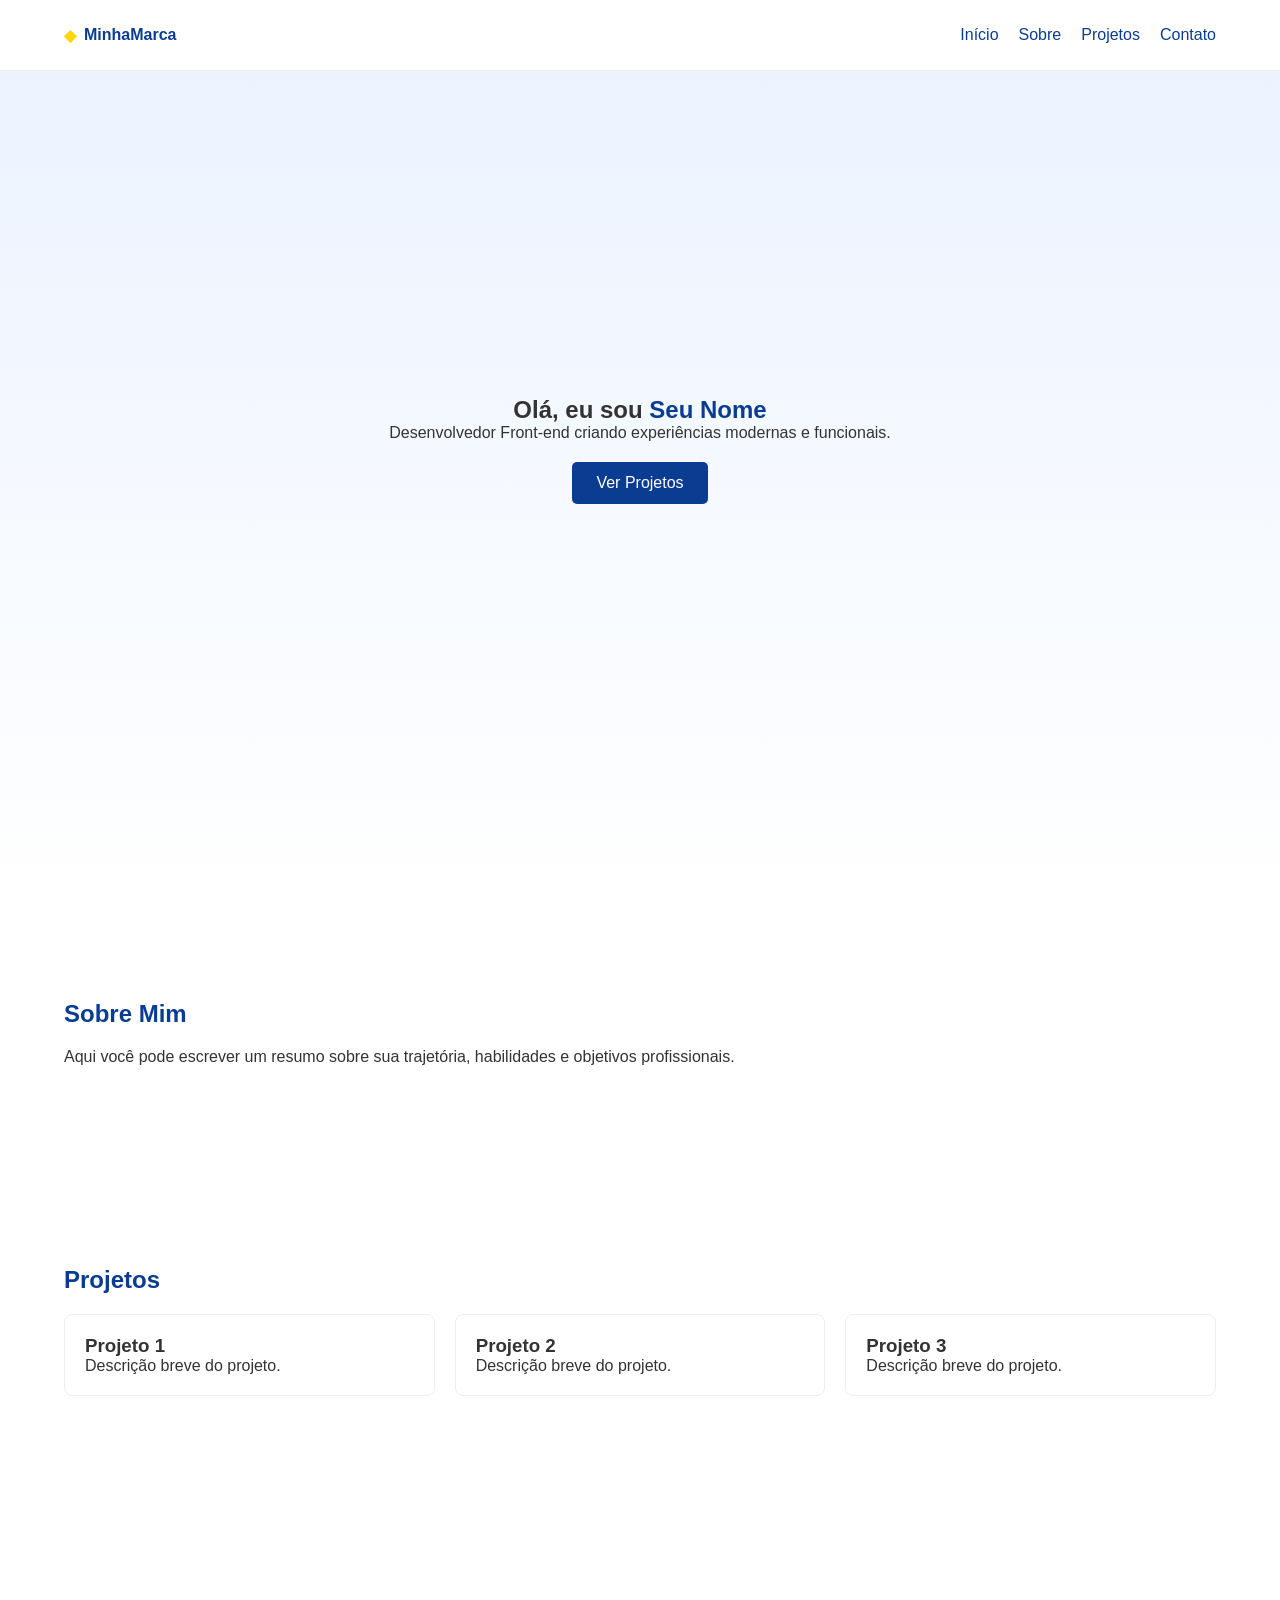
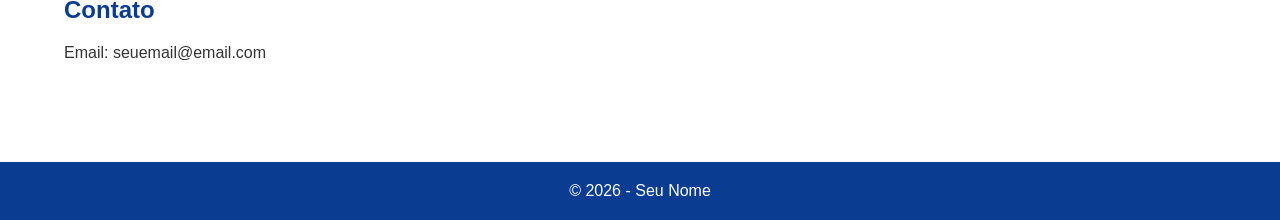
==== index.html @ 9e3cbbd9 "Rename style.html to index.html" ====
<!DOCTYPE html>
<html lang="pt-BR">
<head>
    <meta charset="UTF-8">
    <meta name="viewport" content="width=device-width, initial-scale=1.0">
    <title>Meu Portfólio</title>
    <link rel="stylesheet" href="styles.css">
</head>
<body>

<header class="header">
    <div class="container header-container">
        <div class="logo">
            <span class="logo-icon">◆</span>
            <span class="logo-text">MinhaMarca</span>
        </div>

        <nav class="nav" id="nav">
            <ul>
                <li><a href="#home">Início</a></li>
                <li><a href="#sobre">Sobre</a></li>
                <li><a href="#projetos">Projetos</a></li>
                <li><a href="#contato">Contato</a></li>
            </ul>
        </nav>

        <div class="menu-toggle" id="menu-toggle">
            ☰
        </div>
    </div>
</header>

<main>

<section id="home" class="hero">
    <div class="container">
        <h1 class="reveal">Olá, eu sou <span>Seu Nome</span></h1>
        <p class="reveal">Desenvolvedor Front-end criando experiências modernas e funcionais.</p>
        <a href="#projetos" class="btn reveal">Ver Projetos</a>
    </div>
</section>

<section id="sobre" class="sobre">
    <div class="container">
        <h2 class="reveal">Sobre Mim</h2>
        <p class="reveal">
            Aqui você pode escrever um resumo sobre sua trajetória, habilidades e objetivos profissionais.
        </p>
    </div>
</section>

<section id="projetos" class="projetos">
    <div class="container">
        <h2 class="reveal">Projetos</h2>

        <div class="grid">
            <div class="card reveal">
                <h3>Projeto 1</h3>
                <p>Descrição breve do projeto.</p>
            </div>

            <div class="card reveal">
                <h3>Projeto 2</h3>
                <p>Descrição breve do projeto.</p>
            </div>

            <div class="card reveal">
                <h3>Projeto 3</h3>
                <p>Descrição breve do projeto.</p>
            </div>
        </div>
    </div>
</section>

<section id="contato" class="contato">
    <div class="container">
        <h2 class="reveal">Contato</h2>
        <p class="reveal">Email: seuemail@email.com</p>
    </div>
</section>

</main>

<footer class="footer">
    <p>© 2026 - Seu Nome</p>
</footer>

<script src="script.js"></script>
</body>
</html>
---- styles.css ----
/* Reset */
* {
    margin: 0;
    padding: 0;
    box-sizing: border-box;
}

body {
    font-family: Arial, sans-serif;
    background: #ffffff;
    color: #333;
}

/* Container */
.container {
    width: 90%;
    max-width: 1200px;
    margin: auto;
}

/* Header */
.header {
    background: #ffffff;
    border-bottom: 1px solid #eee;
    position: fixed;
    width: 100%;
    top: 0;
    z-index: 1000;
}

.header-container {
    display: flex;
    justify-content: space-between;
    align-items: center;
    height: 70px;
}

.logo {
    display: flex;
    align-items: center;
    font-weight: bold;
}

.logo-icon {
    color: gold;
    margin-right: 8px;
}

.logo-text {
    color: #0a3d91;
}

/* Nav */
.nav ul {
    display: flex;
    list-style: none;
}

.nav ul li {
    margin-left: 20px;
}

.nav ul li a {
    text-decoration: none;
    color: #0a3d91;
    transition: 0.3s;
}

.nav ul li a:hover {
    color: gold;
}

/* Mobile menu */
.menu-toggle {
    display: none;
    font-size: 24px;
    cursor: pointer;
}

/* Hero */
.hero {
    height: 100vh;
    display: flex;
    align-items: center;
    text-align: center;
    background: linear-gradient(to bottom, #eaf2ff, #ffffff);
}

.hero h1 span {
    color: #0a3d91;
}

.btn {
    display: inline-block;
    margin-top: 20px;
    padding: 12px 24px;
    background: #0a3d91;
    color: white;
    text-decoration: none;
    border-radius: 5px;
    transition: 0.3s;
}

.btn:hover {
    background: gold;
    color: #000;
}

/* Sections */
section {
    padding: 100px 0;
}

h2 {
    margin-bottom: 20px;
    color: #0a3d91;
}

/* Projetos */
.grid {
    display: grid;
    grid-template-columns: 1fr;
    gap: 20px;
}

.card {
    padding: 20px;
    border: 1px solid #eee;
    border-radius: 8px;
    transition: 0.3s;
}

.card:hover {
    border-color: gold;
    transform: translateY(-5px);
}

/* Footer */
.footer {
    text-align: center;
    padding: 20px;
    background: #0a3d91;
    color: white;
}

/* Reveal animation */
.reveal {
    opacity: 0;
    transform: translateY(20px);
    transition: 0.6s;
}

.reveal.active {
    opacity: 1;
    transform: translateY(0);
}

/* Responsivo */
@media (min-width: 768px) {
    .grid {
        grid-template-columns: repeat(3, 1fr);
    }
}

@media (max-width: 768px) {
    .nav {
        position: absolute;
        top: 70px;
        right: 0;
        background: white;
        width: 200px;
        display: none;
        flex-direction: column;
    }

    .nav.active {
        display: flex;
    }

    .nav ul {
        flex-direction: column;
    }

    .nav ul li {
        margin: 15px 0;
        text-align: center;
    }

    .menu-toggle {
        display: block;
    }
}
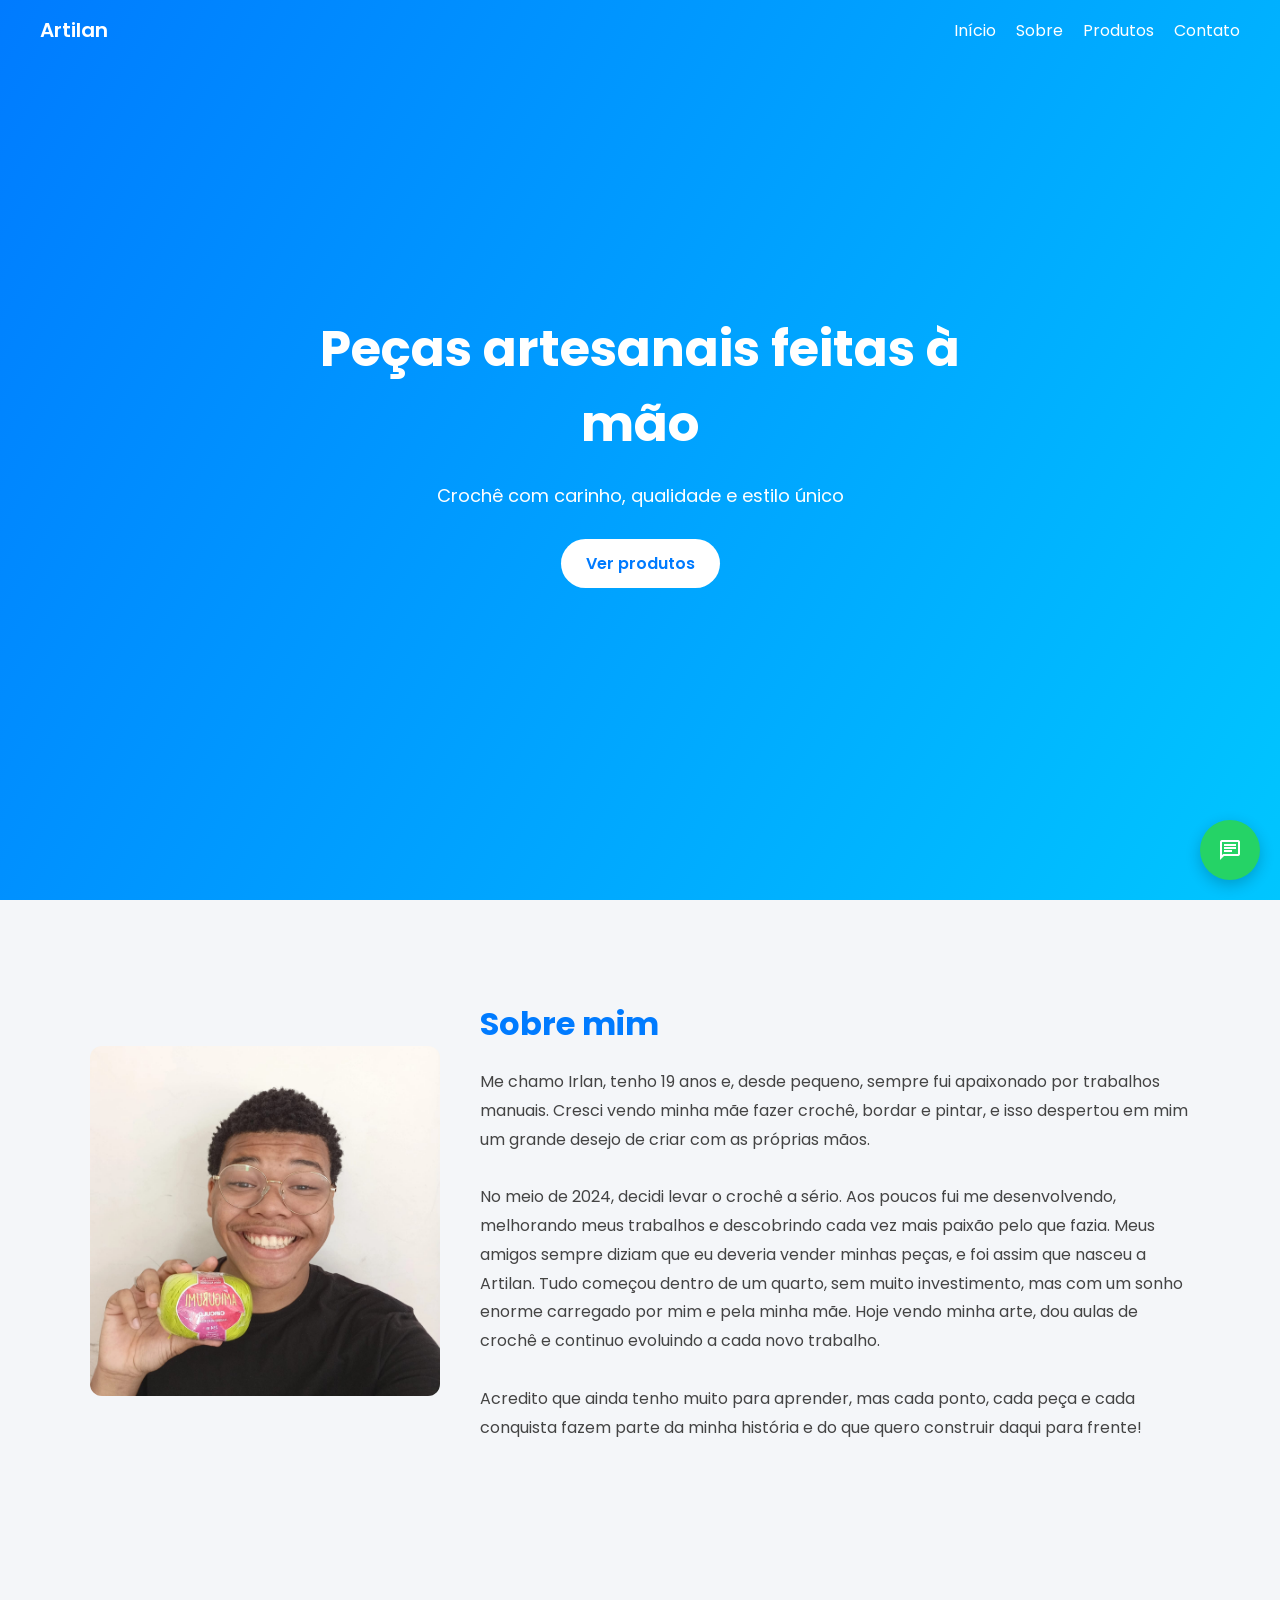
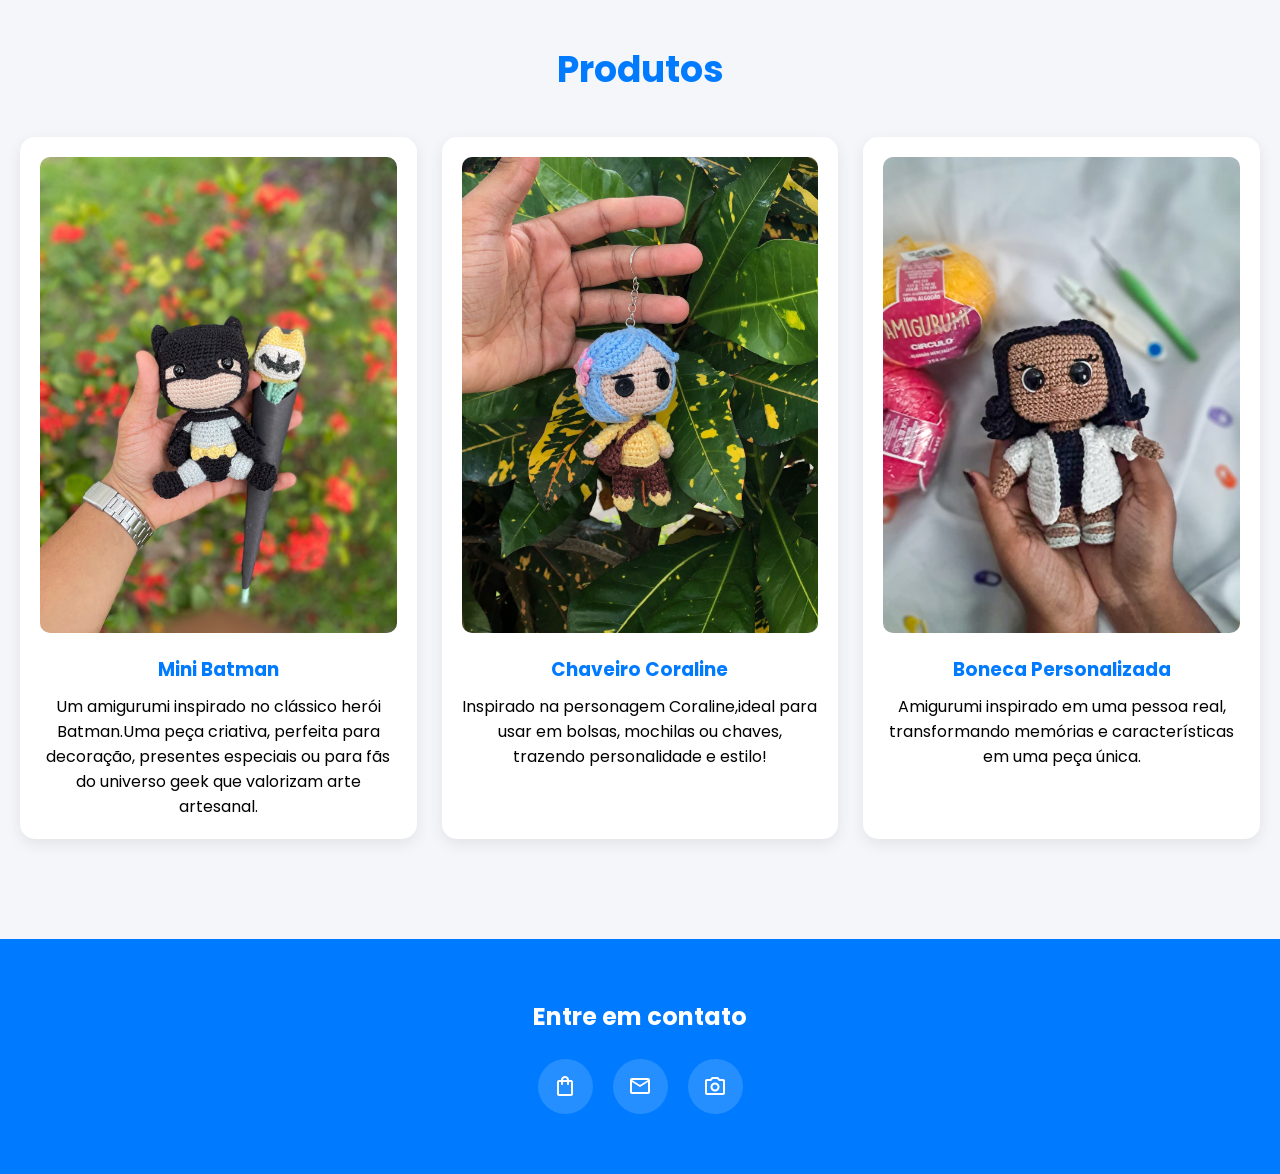
==== commit 0e471648: "Add files via upload" ====
--- a/index.html
+++ b/index.html
@@ -1,90 +1,148 @@
 <!DOCTYPE html>
 <html lang="pt-BR">
 <head>
-    <meta charset="UTF-8">
-    <meta name="viewport" content="width=device-width, initial-scale=1.0">
-    <title>Meu Portfólio</title>
-    <link rel="stylesheet" href="styles.css">
+  <meta charset="UTF-8">
+  <meta name="viewport" content="width=device-width, initial-scale=1.0">
+  <title>Meu Crochê</title>
+
+  <!-- Google Fonts -->
+  <link href="https://fonts.googleapis.com/css2?family=Poppins:wght@300;400;600&display=swap" rel="stylesheet">
+
+  <!-- Google Icons -->
+  <link href="https://fonts.googleapis.com/css2?family=Material+Symbols+Outlined" rel="stylesheet" />
+
+  <link rel="stylesheet" href="style.css">
 </head>
 <body>
 
-<header class="header">
-    <div class="container header-container">
-        <div class="logo">
-            <span class="logo-icon">◆</span>
-            <span class="logo-text">MinhaMarca</span>
-        </div>
+<header class="header" id="header">
 
-        <nav class="nav" id="nav">
-            <ul>
-                <li><a href="#home">Início</a></li>
-                <li><a href="#sobre">Sobre</a></li>
-                <li><a href="#projetos">Projetos</a></li>
-                <li><a href="#contato">Contato</a></li>
-            </ul>
-        </nav>
+  <!-- LOGO -->
+  <div class="logo-container">
 
-        <div class="menu-toggle" id="menu-toggle">
-            ☰
-        </div>
-    </div>
+    <span class="logo-text">Artilan</span>
+  </div>
+
+  <!-- MENU -->
+  <nav class="menu" id="menu">
+    <a href="#inicio">Início</a>
+    <a href="#sobre">Sobre</a>
+    <a href="#produtos">Produtos</a>
+    <a href="#contato">Contato</a>
+  </nav>
+
+  <!-- MENU MOBILE -->
+  <div class="menu-mobile" id="menu-toggle">
+    <span class="material-symbols-outlined">menu</span>
+  </div>
+
 </header>
 
-<main>
-
-<section id="home" class="hero">
-    <div class="container">
-        <h1 class="reveal">Olá, eu sou <span>Seu Nome</span></h1>
-        <p class="reveal">Desenvolvedor Front-end criando experiências modernas e funcionais.</p>
-        <a href="#projetos" class="btn reveal">Ver Projetos</a>
-    </div>
+<!-- HERO -->
+<section id="inicio" class="hero">
+  <div class="hero-content">
+    <h1>Peças artesanais feitas à mão</h1>
+    <p>Crochê com carinho, qualidade e estilo único</p>
+    <a href="#produtos" class="btn">Ver produtos</a>
+  </div>
 </section>
 
-<section id="sobre" class="sobre">
-    <div class="container">
-        <h2 class="reveal">Sobre Mim</h2>
-        <p class="reveal">
-            Aqui você pode escrever um resumo sobre sua trajetória, habilidades e objetivos profissionais.
-        </p>
+<!-- SOBRE -->
+<section id="sobre" class="sobre reveal">
+
+  <div class="container">
+
+    <img src="foto.jpeg" alt="Foto">
+
+    <div class="text">
+      <h2>Sobre mim</h2>
+
+      <p>
+      Me chamo Irlan, tenho 19 anos e, desde pequeno, sempre fui apaixonado por trabalhos manuais. Cresci vendo minha mãe fazer crochê, bordar e pintar, e isso despertou em mim um grande desejo de criar com as próprias mãos. <br> <br>
+No meio de 2024, decidi levar o crochê a sério. Aos poucos fui me desenvolvendo, melhorando meus trabalhos e descobrindo cada vez mais paixão pelo que fazia. Meus amigos sempre diziam que eu deveria vender minhas peças, e foi assim que nasceu a Artilan.
+Tudo começou dentro de um quarto, sem muito investimento, mas com um sonho enorme carregado por mim e pela minha mãe. Hoje vendo minha arte, dou aulas de crochê e continuo evoluindo a cada novo trabalho. <br> <br>
+Acredito que ainda tenho muito para aprender, mas cada ponto, cada peça e cada conquista fazem parte da minha história e do que quero construir daqui para frente!
+
+      </p>
     </div>
+
+  </div>
+
 </section>
 
-<section id="projetos" class="projetos">
-    <div class="container">
-        <h2 class="reveal">Projetos</h2>
+<!-- PRODUTOS -->
+<section id="produtos" class="produtos">
 
-        <div class="grid">
-            <div class="card reveal">
-                <h3>Projeto 1</h3>
-                <p>Descrição breve do projeto.</p>
-            </div>
+  <h2 class="reveal">Produtos</h2>
 
-            <div class="card reveal">
-                <h3>Projeto 2</h3>
-                <p>Descrição breve do projeto.</p>
-            </div>
+  <div class="grid">
 
-            <div class="card reveal">
-                <h3>Projeto 3</h3>
-                <p>Descrição breve do projeto.</p>
-            </div>
-        </div>
+    <div class="card reveal">
+      <img src="bati2.jpg" alt="Produto">
+      <h3>Mini Batman</h3>
+      <p>Um amigurumi inspirado no clássico herói Batman.Uma peça criativa, perfeita para decoração,
+         presentes especiais ou para fãs do universo geek que valorizam arte artesanal.</p>
     </div>
+
+    <div class="card reveal">
+      <img src="Boneca Coraline.jpg" alt="Produto">
+      <h3>Chaveiro Coraline </h3>
+      <p> Inspirado na personagem Coraline,ideal para usar em bolsas, mochilas ou chaves,
+         trazendo personalidade e estilo!</p>
+    </div>
+
+    <div class="card reveal">
+      <img src="Boneca.jpg" alt="Produto">
+      <h3>Boneca Personalizada</h3>
+      <p>Amigurumi inspirado em uma pessoa real, transformando memórias e características em uma peça única.</p>
+    </div>
+
+  </div>
+
 </section>
 
-<section id="contato" class="contato">
-    <div class="container">
-        <h2 class="reveal">Contato</h2>
-        <p class="reveal">Email: seuemail@email.com</p>
-    </div>
-</section>
+<!-- FOOTER -->
+<footer id="contato" class="footer">
 
-</main>
+  <h2>Entre em contato</h2>
 
-<footer class="footer">
-    <p>© 2026 - Seu Nome</p>
+  <div class="icons">
+
+    <a href="https://shopee.com.br/shop/323825399">
+      <span class="material-symbols-outlined">
+        shopping_bag
+      </span>
+    </a>
+
+
+   <a href="mailto:aartilann@gmail.com?subject=Contato pelo site&body=Olá,%20vim%20pelo%20seu%20site.">
+
+  <span class="material-symbols-outlined">
+    mail
+  </span>
+
+</a>
+
+    <a href="https://www.instagram.com/artilann/">
+      <span class="material-symbols-outlined">
+        photo_camera
+      </span>
+    </a>
+
+  </div>
+
 </footer>
 
+<!-- BOTÃO WHATSAPP -->
+<a href="https://wa.me/5522974063123?text=Ol%C3%A1%2C%20Irlan!%20%F0%9F%91%8B%0AAcabei%20de%20conhecer%20seu%20trabalho%20pelo%20site%20da%20Artilan%20e%20fiquei%20interessado(a)%20nas%20suas%20pe%C3%A7as%20de%20croch%C3%AA.%20Gostaria%20de%20saber%20mais%20informa%C3%A7%C3%B5es%20sobre%20os%20produtos%2C%20valores%20e%20encomendas." class="whatsapp">
+
+  <span class="material-symbols-outlined">
+    chat
+  </span>
+
+</a>
+
 <script src="script.js"></script>
+
 </body>
-</html>
+</html>
--- a/style.css
+++ b/style.css
@@ -0,0 +1,319 @@
+* {
+  margin: 0;
+  padding: 0;
+  box-sizing: border-box;
+  font-family: 'Poppins', sans-serif;
+}
+
+html {
+  scroll-behavior: smooth;
+}
+
+body {
+  background: #f4f6f9;
+  overflow-x: hidden;
+}
+
+/* HEADER */
+
+.header {
+  position: fixed;
+  width: 100%;
+  top: 0;
+  padding: 15px 40px;
+  display: flex;
+  justify-content: space-between;
+  align-items: center;
+  transition: 0.3s;
+  z-index: 1000;
+}
+
+.header.scrolled {
+  background: #007BFF;
+  box-shadow: 0 4px 10px rgba(0,0,0,0.1);
+}
+
+/* LOGO */
+
+.logo-container {
+  display: flex;
+  align-items: center;
+  gap: 10px;
+}
+
+.logo-img {
+  width: 45px;
+  height: 45px;
+  object-fit: cover;
+  border-radius: 50%;
+}
+
+.logo-text {
+  color: white;
+  font-size: 20px;
+  font-weight: 600;
+}
+
+/* MENU */
+
+.menu {
+  display: flex;
+  align-items: center;
+}
+
+.menu a {
+  margin-left: 20px;
+  text-decoration: none;
+  color: white;
+  position: relative;
+  font-weight: 400;
+}
+
+.menu a::after {
+  content: "";
+  width: 0;
+  height: 2px;
+  background: white;
+  position: absolute;
+  bottom: -5px;
+  left: 0;
+  transition: 0.3s;
+}
+
+.menu a:hover::after {
+  width: 100%;
+}
+
+/* MENU MOBILE */
+
+.menu-mobile {
+  display: none;
+  color: white;
+  cursor: pointer;
+}
+
+/* HERO */
+
+.hero {
+  height: 100vh;
+  background: linear-gradient(120deg, #007BFF, #00c6ff);
+  display: flex;
+  justify-content: center;
+  align-items: center;
+  text-align: center;
+  color: white;
+  padding: 20px;
+}
+
+.hero-content {
+  max-width: 700px;
+}
+
+.hero h1 {
+  font-size: 50px;
+  margin-bottom: 20px;
+}
+
+.hero p {
+  font-size: 18px;
+  margin-bottom: 30px;
+}
+
+/* BOTÃO */
+
+.btn {
+  display: inline-block;
+  padding: 12px 25px;
+  background: white;
+  color: #007BFF;
+  border-radius: 30px;
+  text-decoration: none;
+  transition: 0.3s;
+  font-weight: 600;
+}
+
+.btn:hover {
+  transform: scale(1.05);
+}
+
+/* SOBRE */
+
+.sobre {
+  padding: 100px 20px;
+}
+
+.container {
+  max-width: 1100px;
+  margin: auto;
+  display: flex;
+  gap: 40px;
+  align-items: center;
+}
+
+.container img {
+  width: 100%;
+  max-width: 350px;
+  border-radius: 12px;
+}
+
+.text h2 {
+  font-size: 32px;
+  margin-bottom: 20px;
+  color: #007BFF;
+}
+
+.text p {
+  line-height: 1.8;
+  color: #444;
+}
+
+/* PRODUTOS */
+
+.produtos {
+  padding: 100px 20px;
+  text-align: center;
+}
+
+.produtos h2 {
+  font-size: 36px;
+  margin-bottom: 40px;
+  color: #007BFF;
+}
+
+.grid {
+  display: grid;
+  grid-template-columns: repeat(auto-fit, minmax(220px, 1fr));
+  gap: 25px;
+}
+
+.card {
+  background: white;
+  padding: 20px;
+  border-radius: 15px;
+  transition: 0.4s;
+  box-shadow: 0 5px 15px rgba(0,0,0,0.08);
+}
+
+.card:hover {
+  transform: translateY(-10px);
+}
+
+.card img {
+  width: 100%;
+  border-radius: 10px;
+  margin-bottom: 15px;
+}
+
+.card h3 {
+  margin-bottom: 10px;
+  color: #007BFF;
+}
+
+/* FOOTER */
+
+.footer {
+  background: #007BFF;
+  color: white;
+  padding: 60px 20px;
+  text-align: center;
+}
+
+.footer h2 {
+  margin-bottom: 25px;
+}
+
+.icons {
+  display: flex;
+  justify-content: center;
+  gap: 20px;
+}
+
+.icons a {
+  width: 55px;
+  height: 55px;
+  background: rgba(255,255,255,0.15);
+  border-radius: 50%;
+  display: flex;
+  justify-content: center;
+  align-items: center;
+  color: white;
+  text-decoration: none;
+  transition: 0.3s;
+}
+
+.icons a:hover {
+  transform: translateY(-5px);
+  background: rgba(255,255,255,0.25);
+}
+
+/* WHATSAPP */
+
+.whatsapp {
+  position: fixed;
+  bottom: 20px;
+  right: 20px;
+  background: #25D366;
+  color: white;
+  width: 60px;
+  height: 60px;
+  border-radius: 50%;
+  display: flex;
+  justify-content: center;
+  align-items: center;
+  text-decoration: none;
+  box-shadow: 0 5px 15px rgba(0,0,0,0.2);
+}
+
+/* ANIMAÇÃO */
+
+.reveal {
+  opacity: 0;
+  transform: translateY(40px);
+  transition: 0.6s;
+}
+
+.reveal.active {
+  opacity: 1;
+  transform: translateY(0);
+}
+
+/* RESPONSIVO */
+
+@media (max-width: 768px) {
+
+  .header {
+    padding: 15px 20px;
+  }
+
+  .menu {
+    display: none;
+    position: absolute;
+    top: 70px;
+    right: 20px;
+    background: #007BFF;
+    padding: 20px;
+    border-radius: 10px;
+  }
+
+  .menu a {
+    margin: 10px 0;
+  }
+
+  .menu-mobile {
+    display: block;
+  }
+
+  .container {
+    flex-direction: column;
+    text-align: center;
+  }
+
+  .hero h1 {
+    font-size: 36px;
+  }
+
+  .hero p {
+    font-size: 16px;
+  }
+
+}
